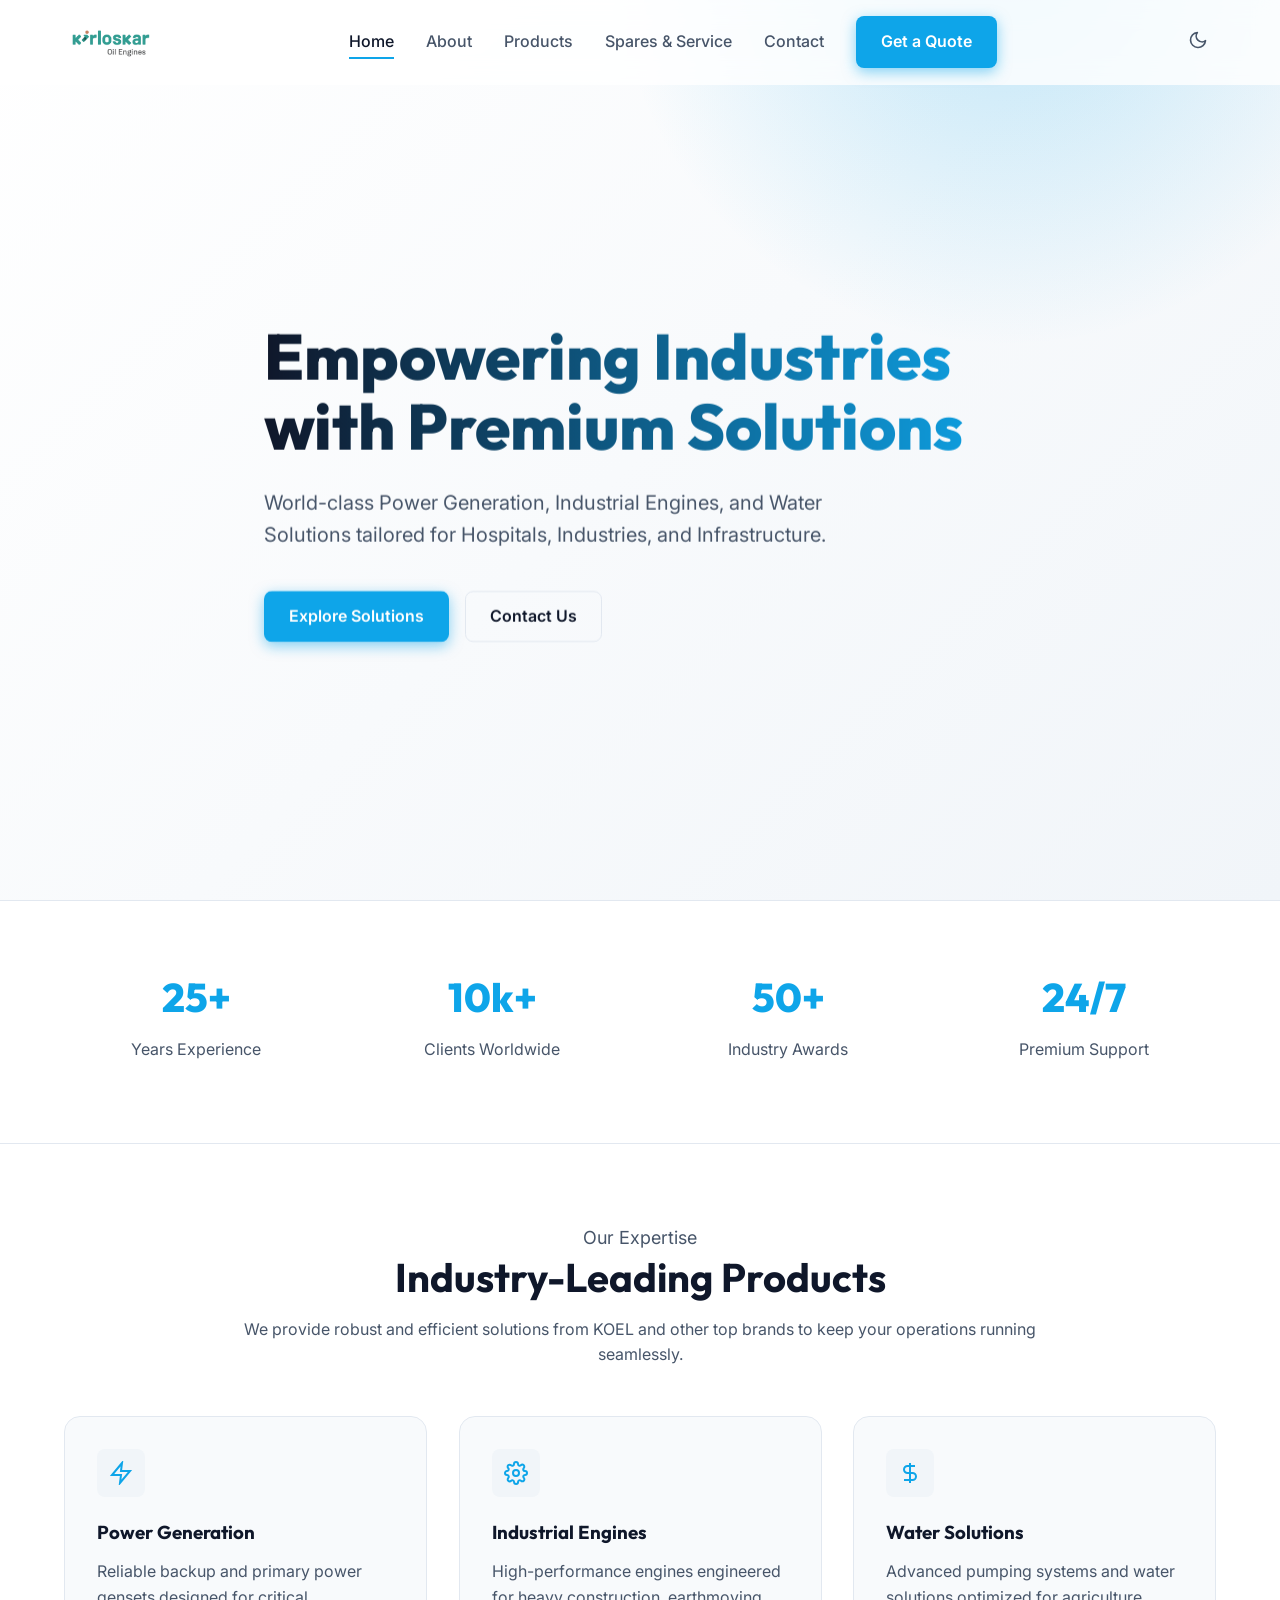
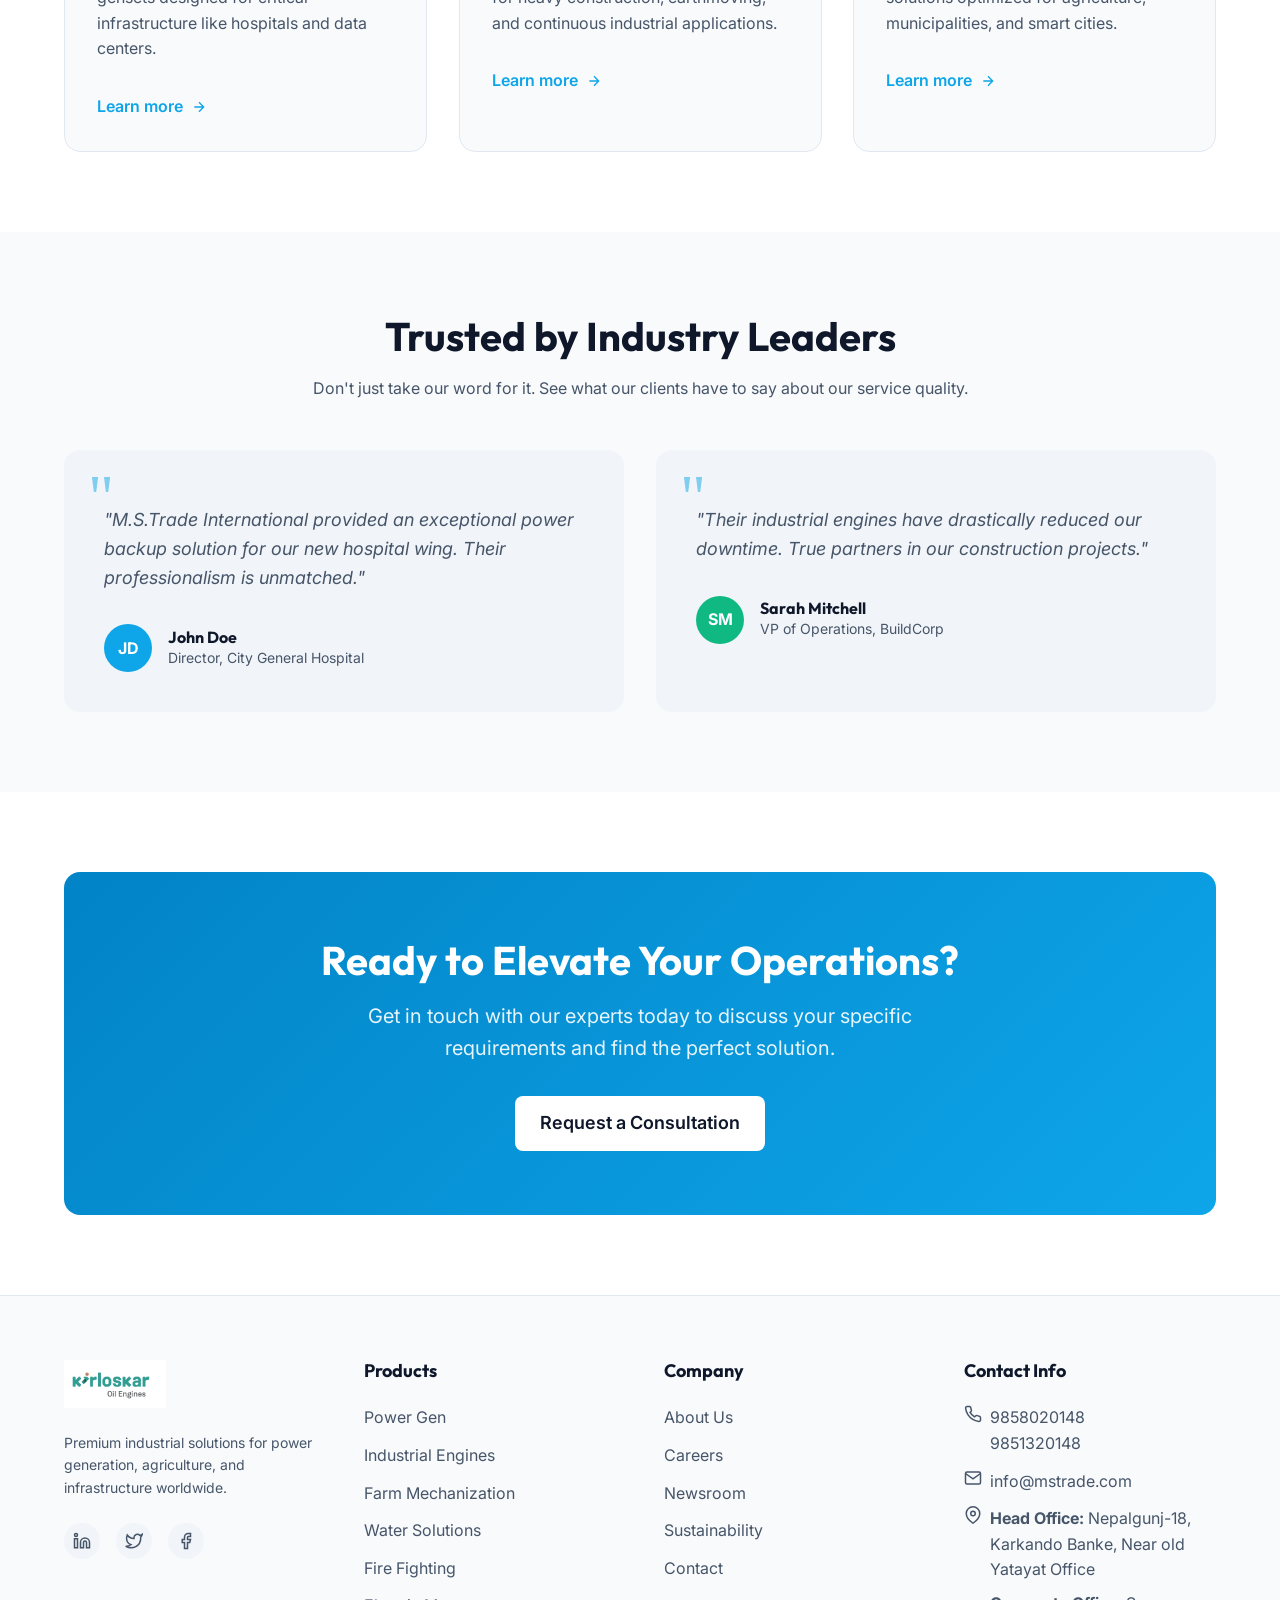
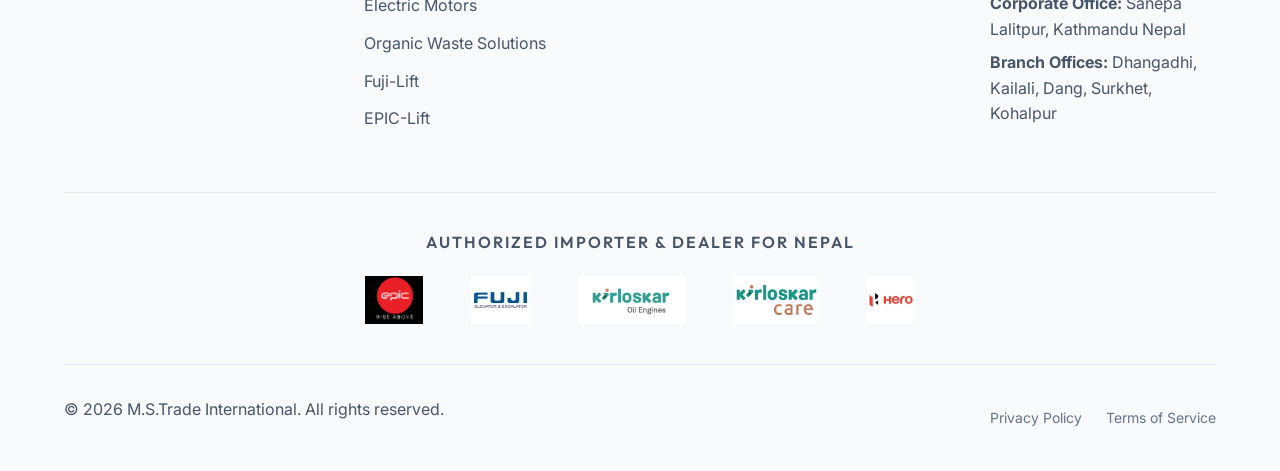
==== index.html @ 9c1aaf23 "Add files via upload" ====
<!DOCTYPE html>
<html lang="en" data-theme="light">
<head>
    <meta charset="UTF-8">
    <meta name="viewport" content="width=device-width, initial-scale=1.0">
    <title>M.S.Trade International | Premium Power & Industrial Solutions</title>
    <meta name="description" content="M.S.Trade International offers world-class Power Gen, Industrial Engines, Farm Mechanization, and Water Solutions for hospitals, industries, and construction.">
    <meta name="keywords" content="Power Gen, Industrial Engines, Farm Mechanization, Water Solutions, KOEL, Generators, Pumps">
    
    <!-- CSS -->
    <link rel="stylesheet" href="./styles/main.css">
    <link rel="stylesheet" href="./styles/components.css">
    <link rel="stylesheet" href="./styles/animations.css">
    
    <!-- Schema Markup -->
    <script type="application/ld+json">
    {
      "@context": "https://schema.org",
      "@type": "Organization",
      "name": "M.S.Trade International",
      "url": "https://www.mstradeinternational.com",
      "logo": "https://www.mstradeinternational.com/logo.png",
      "description": "Leading provider of Power Gen, Industrial Engines, Farm Mechanization, and Water Solutions.",
      "industry": "Industrial Equipment"
    }
    </script>

    <style>
      /* Homepage Specific Styles */
      .hero {
        position: relative;
        padding: 12rem 2rem 8rem;
        min-height: 100vh;
        display: flex;
        align-items: center;
        background: linear-gradient(135deg, var(--bg-primary) 0%, var(--bg-tertiary) 100%);
        overflow: hidden;
      }
      
      .hero::before {
        content: '';
        position: absolute;
        top: -50%;
        right: -10%;
        width: 800px;
        height: 800px;
        border-radius: 50%;
        background: radial-gradient(circle, var(--accent-glow) 0%, rgba(14,165,233,0) 70%);
        opacity: 0.5;
        z-index: 0;
      }

      .hero-content {
        position: relative;
        z-index: 1;
        max-width: 800px;
      }

      .hero-title {
        font-size: clamp(3rem, 5vw, 5rem);
        font-weight: 800;
        line-height: 1.1;
        margin-bottom: 1.5rem;
        background: linear-gradient(to right, var(--text-primary), var(--accent-primary));
        -webkit-background-clip: text;
        -webkit-text-fill-color: transparent;
      }

      .hero-subtitle {
        font-size: 1.25rem;
        color: var(--text-secondary);
        margin-bottom: 2.5rem;
        max-width: 600px;
      }

      .hero-btns {
        display: flex;
        gap: 1rem;
        flex-wrap: wrap;
      }

      /* Trust Section */
      .trust-section {
        padding: 4rem 2rem;
        background-color: var(--bg-primary);
        border-top: 1px solid var(--border-color);
        border-bottom: 1px solid var(--border-color);
      }

      .stats-grid {
        display: grid;
        grid-template-columns: repeat(auto-fit, minmax(200px, 1fr));
        gap: 2rem;
        text-align: center;
      }

      .stat-number {
        font-size: 2.5rem;
        font-weight: 800;
        font-family: var(--font-display);
        color: var(--accent-primary);
        margin-bottom: 0.5rem;
      }

      /* Services Overview */
      .services-grid {
        display: grid;
        grid-template-columns: repeat(auto-fit, minmax(300px, 1fr));
        gap: 2rem;
      }
      
      /* Testimonials */
      .testimonial-card {
        background-color: var(--bg-tertiary);
        border-radius: var(--radius-lg);
        padding: 2.5rem;
        position: relative;
      }
      
      .testimonial-card::before {
        content: '"';
        position: absolute;
        top: 1rem;
        left: 1.5rem;
        font-size: 4rem;
        color: var(--accent-glow);
        font-family: serif;
        line-height: 1;
      }
      
      /* CTA Banner */
      .cta-banner {
        background: linear-gradient(135deg, var(--accent-secondary), var(--accent-primary));
        border-radius: var(--radius-lg);
        padding: 4rem 2rem;
        text-align: center;
        color: white;
      }
      .cta-banner h2 {
        color: white;
      }
      .cta-banner p {
        color: rgba(255, 255, 255, 0.9);
      }
    </style>
</head>
<body>

    <!-- Header Navigation -->
    <header class="header">
        <div class="nav-container">
            <a href="index.html" class="logo">
                <img src="./logo.png" alt="M.S.Trade International - Kirloskar Oil Engines">
            </a>
            
            <nav class="nav-links">
                <a href="index.html" class="nav-link active">Home</a>
                <a href="about.html" class="nav-link">About</a>
                <a href="products.html" class="nav-link">Products</a>
                <a href="spares-service.html" class="nav-link">Spares & Service</a>
                <a href="contact.html" class="nav-link">Contact</a>
                <a href="contact.html" class="btn btn-primary">Get a Quote</a>
            </nav>

            <div style="display: flex; align-items: center; gap: 1rem;">
                <button id="theme-toggle" class="theme-toggle" aria-label="Toggle Dark Mode">
                    <span id="theme-icon"></span>
                </button>
                <button class="mobile-menu-btn" aria-label="Menu" aria-expanded="false">
                    <svg xmlns="http://www.w3.org/2000/svg" width="24" height="24" viewBox="0 0 24 24" fill="none" stroke="currentColor" stroke-width="2" stroke-linecap="round" stroke-linejoin="round"><line x1="3" y1="12" x2="21" y2="12"></line><line x1="3" y1="6" x2="21" y2="6"></line><line x1="3" y1="18" x2="21" y2="18"></line></svg>
                </button>
            </div>
        </div>
    </header>

    <!-- Hero Section -->
    <section class="hero">
        <div class="container hero-content animate-on-scroll fade-in-up">
            <h1 class="hero-title">Empowering Industries with Premium Solutions</h1>
            <p class="hero-subtitle">World-class Power Generation, Industrial Engines, and Water Solutions tailored for Hospitals, Industries, and Infrastructure.</p>
            <div class="hero-btns">
                <a href="products.html" class="btn btn-primary hover-float">Explore Solutions</a>
                <a href="contact.html" class="btn btn-secondary hover-float">Contact Us</a>
            </div>
        </div>
    </section>

    <!-- Trust Indicators -->
    <section class="trust-section">
        <div class="container">
            <div class="stats-grid">
                <div class="stat-item animate-on-scroll fade-in-up delay-100">
                    <div class="stat-number">25+</div>
                    <p>Years Experience</p>
                </div>
                <div class="stat-item animate-on-scroll fade-in-up delay-200">
                    <div class="stat-number">10k+</div>
                    <p>Clients Worldwide</p>
                </div>
                <div class="stat-item animate-on-scroll fade-in-up delay-300">
                    <div class="stat-number">50+</div>
                    <p>Industry Awards</p>
                </div>
                <div class="stat-item animate-on-scroll fade-in-up delay-400">
                    <div class="stat-number">24/7</div>
                    <p>Premium Support</p>
                </div>
            </div>
        </div>
    </section>

    <!-- Services Overview -->
    <section class="section">
        <div class="container">
            <div class="section-header animate-on-scroll fade-in-up">
                <span class="section-subtitle">Our Expertise</span>
                <h2 class="section-title">Industry-Leading Products</h2>
                <p>We provide robust and efficient solutions from KOEL and other top brands to keep your operations running seamlessly.</p>
            </div>
            
            <div class="services-grid">
                <!-- Service 1 -->
                <div class="card animate-on-scroll fade-in-up delay-100">
                    <div class="card-icon">
                        <svg width="24" height="24" viewBox="0 0 24 24" fill="none" stroke="currentColor" stroke-width="2"><path d="M13 2L3 14h9l-1 8 10-12h-9l1-8z"/></svg>
                    </div>
                    <h3>Power Generation</h3>
                    <p>Reliable backup and primary power gensets designed for critical infrastructure like hospitals and data centers.</p>
                    <a href="products.html#power-gen" style="display:inline-flex; align-items:center; gap:0.5rem; margin-top:1rem; font-weight:600;">
                        Learn more <svg width="16" height="16" viewBox="0 0 24 24" fill="none" stroke="currentColor" stroke-width="2"><path d="M5 12h14M12 5l7 7-7 7"/></svg>
                    </a>
                </div>
                
                <!-- Service 2 -->
                <div class="card animate-on-scroll fade-in-up delay-200">
                    <div class="card-icon">
                        <svg width="24" height="24" viewBox="0 0 24 24" fill="none" stroke="currentColor" stroke-width="2"><circle cx="12" cy="12" r="3"/><path d="M19.4 15a1.65 1.65 0 0 0 .33 1.82l.06.06a2 2 0 0 1 0 2.83 2 2 0 0 1-2.83 0l-.06-.06a1.65 1.65 0 0 0-1.82-.33 1.65 1.65 0 0 0-1 1.51V21a2 2 0 0 1-2 2 2 2 0 0 1-2-2v-.09A1.65 1.65 0 0 0 9 19.4a1.65 1.65 0 0 0-1.82.33l-.06.06a2 2 0 0 1-2.83 0 2 2 0 0 1 0-2.83l.06-.06a1.65 1.65 0 0 0 .33-1.82 1.65 1.65 0 0 0-1.51-1H3a2 2 0 0 1-2-2 2 2 0 0 1 2-2h.09A1.65 1.65 0 0 0 4.6 9a1.65 1.65 0 0 0-.33-1.82l-.06-.06a2 2 0 0 1 0-2.83 2 2 0 0 1 2.83 0l.06.06a1.65 1.65 0 0 0 1.82.33H9a1.65 1.65 0 0 0 1-1.51V3a2 2 0 0 1 2-2 2 2 0 0 1 2 2v.09a1.65 1.65 0 0 0 1 1.51 1.65 1.65 0 0 0 1.82-.33l.06-.06a2 2 0 0 1 2.83 0 2 2 0 0 1 0 2.83l-.06.06a1.65 1.65 0 0 0-.33 1.82V9a1.65 1.65 0 0 0 1.51 1H21a2 2 0 0 1 2 2 2 2 0 0 1-2 2h-.09a1.65 1.65 0 0 0-1.51 1z"/></svg>
                    </div>
                    <h3>Industrial Engines</h3>
                    <p>High-performance engines engineered for heavy construction, earthmoving, and continuous industrial applications.</p>
                    <a href="products.html#industrial" style="display:inline-flex; align-items:center; gap:0.5rem; margin-top:1rem; font-weight:600;">
                        Learn more <svg width="16" height="16" viewBox="0 0 24 24" fill="none" stroke="currentColor" stroke-width="2"><path d="M5 12h14M12 5l7 7-7 7"/></svg>
                    </a>
                </div>

                <!-- Service 3 -->
                <div class="card animate-on-scroll fade-in-up delay-300">
                    <div class="card-icon">
                        <svg width="24" height="24" viewBox="0 0 24 24" fill="none" stroke="currentColor" stroke-width="2"><path d="M12 2v20M17 5H9.5a3.5 3.5 0 0 0 0 7h5a3.5 3.5 0 0 1 0 7H6"/></svg>
                    </div>
                    <h3>Water Solutions</h3>
                    <p>Advanced pumping systems and water solutions optimized for agriculture, municipalities, and smart cities.</p>
                    <a href="products.html#water" style="display:inline-flex; align-items:center; gap:0.5rem; margin-top:1rem; font-weight:600;">
                        Learn more <svg width="16" height="16" viewBox="0 0 24 24" fill="none" stroke="currentColor" stroke-width="2"><path d="M5 12h14M12 5l7 7-7 7"/></svg>
                    </a>
                </div>
            </div>
        </div>
    </section>

    <!-- Testimonials -->
    <section class="section" style="background-color: var(--bg-secondary);">
        <div class="container">
            <div class="section-header animate-on-scroll fade-in-up">
                <h2 class="section-title">Trusted by Industry Leaders</h2>
                <p>Don't just take our word for it. See what our clients have to say about our service quality.</p>
            </div>
            
            <div class="services-grid">
                <div class="testimonial-card animate-on-scroll fade-in-up delay-100">
                    <p style="margin-top: 1rem; font-size: 1.125rem; font-style: italic;">"M.S.Trade International provided an exceptional power backup solution for our new hospital wing. Their professionalism is unmatched."</p>
                    <div style="margin-top: 2rem; display: flex; align-items: center; gap: 1rem;">
                        <div style="width: 48px; height: 48px; border-radius: 50%; background-color: var(--accent-primary); display: flex; align-items: center; justify-content: center; color: white; font-weight: bold;">JD</div>
                        <div>
                            <h4 style="margin: 0;">John Doe</h4>
                            <p style="margin: 0; font-size: 0.875rem;">Director, City General Hospital</p>
                        </div>
                    </div>
                </div>
                
                <div class="testimonial-card animate-on-scroll fade-in-up delay-200">
                    <p style="margin-top: 1rem; font-size: 1.125rem; font-style: italic;">"Their industrial engines have drastically reduced our downtime. True partners in our construction projects."</p>
                    <div style="margin-top: 2rem; display: flex; align-items: center; gap: 1rem;">
                        <div style="width: 48px; height: 48px; border-radius: 50%; background-color: var(--brand-green); display: flex; align-items: center; justify-content: center; color: white; font-weight: bold;">SM</div>
                        <div>
                            <h4 style="margin: 0;">Sarah Mitchell</h4>
                            <p style="margin: 0; font-size: 0.875rem;">VP of Operations, BuildCorp</p>
                        </div>
                    </div>
                </div>
            </div>
        </div>
    </section>

    <!-- CTA Banner Section -->
    <section class="section">
        <div class="container">
            <div class="cta-banner animate-on-scroll fade-in-up">
                <h2 class="section-title">Ready to Elevate Your Operations?</h2>
                <p style="font-size: 1.25rem; max-width: 600px; margin: 0 auto 2rem;">Get in touch with our experts today to discuss your specific requirements and find the perfect solution.</p>
                <a href="contact.html" class="btn" style="background-color: white; color: var(--text-primary); font-size: 1.125rem;">Request a Consultation</a>
            </div>
        </div>
    </section>

    <!-- Footer -->
    <footer class="footer">
        <div class="container">
            <div class="footer-grid">
                <div class="footer-col">
                    <a href="index.html" class="logo" style="margin-bottom: 1.5rem;">
                        <img src="./logo.png" alt="M.S.Trade International - Kirloskar Oil Engines">
                    </a>
                    <p style="font-size: 0.875rem;">Premium industrial solutions for power generation, agriculture, and infrastructure worldwide.</p>
                    <div class="social-links" style="margin-top: 1.5rem;">
                        <a href="#" class="social-link" aria-label="LinkedIn">
                            <svg width="18" height="18" viewBox="0 0 24 24" fill="none" stroke="currentColor" stroke-width="2"><path d="M16 8a6 6 0 0 1 6 6v7h-4v-7a2 2 0 0 0-2-2 2 2 0 0 0-2 2v7h-4v-7a6 6 0 0 1 6-6z"></path><rect x="2" y="9" width="4" height="12"></rect><circle cx="4" cy="4" r="2"></circle></svg>
                        </a>
                        <a href="#" class="social-link" aria-label="Twitter">
                            <svg width="18" height="18" viewBox="0 0 24 24" fill="none" stroke="currentColor" stroke-width="2"><path d="M23 3a10.9 10.9 0 0 1-3.14 1.53 4.48 4.48 0 0 0-7.86 3v1A10.66 10.66 0 0 1 3 4s-4 9 5 13a11.64 11.64 0 0 1-7 2c9 5 20 0 20-11.5a4.5 4.5 0 0 0-.08-.83A7.72 7.72 0 0 0 23 3z"></path></svg>
                        </a>
                        <a href="#" class="social-link" aria-label="Facebook">
                            <svg width="18" height="18" viewBox="0 0 24 24" fill="none" stroke="currentColor" stroke-width="2"><path d="M18 2h-3a5 5 0 0 0-5 5v3H7v4h3v8h4v-8h3l1-4h-4V7a1 1 0 0 1 1-1h3z"></path></svg>
                        </a>
                    </div>
                </div>
                
                <div class="footer-col">
                    <h4>Products</h4>
                    <ul class="footer-links">
                        <li><a href="products.html#power-gen">Power Gen</a></li>
                        <li><a href="products.html#industrial">Industrial Engines</a></li>
                        <li><a href="products.html#farm">Farm Mechanization</a></li>
                        <li><a href="products.html#water">Water Solutions</a></li>
                        <li><a href="products.html#fire">Fire Fighting</a></li>
                        <li><a href="products.html#motors">Electric Motors</a></li>
                        <li><a href="products.html#waste">Organic Waste Solutions</a></li>
                        <li><a href="products.html#fuji-lift">Fuji-Lift</a></li>
                        <li><a href="products.html#epic-lift">EPIC-Lift</a></li>
                    </ul>
                </div>

                <div class="footer-col">
                    <h4>Company</h4>
                    <ul class="footer-links">
                        <li><a href="about.html">About Us</a></li>
                        <li><a href="#">Careers</a></li>
                        <li><a href="#">Newsroom</a></li>
                        <li><a href="#">Sustainability</a></li>
                        <li><a href="contact.html">Contact</a></li>
                    </ul>
                </div>
                
                <div class="footer-col">
                    <h4>Contact Info</h4>
                    <ul class="footer-links">
                        <li style="display: flex; gap: 0.5rem; color: var(--text-secondary);">
                            <svg width="18" height="18" viewBox="0 0 24 24" fill="none" stroke="currentColor" stroke-width="2" style="flex-shrink: 0;"><path d="M22 16.92v3a2 2 0 0 1-2.18 2 19.79 19.79 0 0 1-8.63-3.07 19.5 19.5 0 0 1-6-6 19.79 19.79 0 0 1-3.07-8.67A2 2 0 0 1 4.11 2h3a2 2 0 0 1 2 1.72 12.84 12.84 0 0 0 .7 2.81 2 2 0 0 1-.45 2.11L8.09 9.91a16 16 0 0 0 6 6l1.27-1.27a2 2 0 0 1 2.11-.45 12.84 12.84 0 0 0 2.81.7A2 2 0 0 1 22 16.92z"></path></svg>
                            <div style="display: flex; flex-direction: column;">
                                <span>9858020148</span>
                                <span>9851320148</span>
                            </div>
                        </li>
                        <li style="display: flex; gap: 0.5rem; color: var(--text-secondary);">
                            <svg width="18" height="18" viewBox="0 0 24 24" fill="none" stroke="currentColor" stroke-width="2" style="flex-shrink: 0;"><path d="M4 4h16c1.1 0 2 .9 2 2v12c0 1.1-.9 2-2 2H4c-1.1 0-2-.9-2-2V6c0-1.1.9-2 2-2z"></path><polyline points="22,6 12,13 2,6"></polyline></svg>
                            info@mstrade.com
                        </li>
                        <li style="display: flex; gap: 0.5rem; color: var(--text-secondary);">
                            <svg width="18" height="18" viewBox="0 0 24 24" fill="none" stroke="currentColor" stroke-width="2" style="flex-shrink: 0;"><path d="M21 10c0 7-9 13-9 13s-9-6-9-13a9 9 0 0 1 18 0z"></path><circle cx="12" cy="10" r="3"></circle></svg>
                            <div style="display: flex; flex-direction: column; gap: 0.5rem;">
                                <span><strong>Head Office:</strong> Nepalgunj-18, Karkando Banke, Near old Yatayat Office</span>
                                <span><strong>Corporate Office:</strong> Sanepa Lalitpur, Kathmandu Nepal</span>
                                <span><strong>Branch Offices:</strong> Dhangadhi, Kailali, Dang, Surkhet, Kohalpur</span>
                            </div>
                        </li>
                    </ul>
                </div>
            </div>
            <div style="text-align: center; padding-top: 2.5rem; margin-top: 2.5rem; border-top: 1px solid var(--border-color);">
                <h4 style="color: var(--text-secondary); font-size: 1rem; font-weight: 600; text-transform: uppercase; letter-spacing: 2px; margin: 0;">Authorized Importer & Dealer For Nepal</h4>
            </div>
            <div class="footer-logos" style="border-top: none; padding-top: 1.5rem; margin-top: 0;">
                <img src="./footer-1.png" alt="Brand Logo 1" class="footer-logo">
                <img src="./footer-2.jpeg" alt="Brand Logo 2" class="footer-logo">
                <img src="./footer-3.png" alt="Brand Logo 3" class="footer-logo">
                <img src="./footer-4.jpeg" alt="Brand Logo 4" class="footer-logo">
                <img src="./footer-5.jpeg" alt="Brand Logo 5" class="footer-logo">
            </div>
            <div class="footer-bottom">
                <p>&copy; 2026 M.S.Trade International. All rights reserved.</p>
                <div style="display: flex; gap: 1.5rem;">
                    <a href="#" style="color: var(--text-tertiary); font-size: 0.875rem;">Privacy Policy</a>
                    <a href="#" style="color: var(--text-tertiary); font-size: 0.875rem;">Terms of Service</a>
                </div>
            </div>
        </div>
    </footer>

    <!-- Back to top -->
    <button id="back-to-top" class="back-to-top" aria-label="Back to top">
        <svg width="24" height="24" viewBox="0 0 24 24" fill="none" stroke="currentColor" stroke-width="2" stroke-linecap="round" stroke-linejoin="round"><polyline points="18 15 12 9 6 15"></polyline></svg>
    </button>

    <!-- JS -->
    <script src="./js/main.js"></script>
</body>
</html>
---- styles/main.css ----
/* ==========================================================================
   Base styles and CSS Variables
   ========================================================================== */

@import url('https://fonts.googleapis.com/css2?family=Inter:wght@300;400;500;600;700&family=Outfit:wght@400;500;600;700;800&display=swap');

:root {
  /* Light Theme Colors */
  --bg-primary: #ffffff;
  --bg-secondary: #f8fafc;
  --bg-tertiary: #f1f5f9;
  --text-primary: #0f172a;
  --text-secondary: #475569;
  --text-tertiary: #64748b;
  --accent-primary: #0ea5e9; /* Premium Blue */
  --accent-secondary: #0284c7;
  --accent-glow: rgba(14, 165, 233, 0.5);
  --border-color: #e2e8f0;
  
  /* KOEL specific accent alternative */
  --brand-green: #10b981;
  --brand-green-dark: #059669;

  /* Typography */
  --font-sans: 'Inter', sans-serif;
  --font-display: 'Outfit', sans-serif;
  
  /* Spacing */
  --section-padding: 5rem 2rem;
  --container-max-width: 1200px;
  
  /* Shadows */
  --shadow-sm: 0 1px 2px 0 rgb(0 0 0 / 0.05);
  --shadow-md: 0 4px 6px -1px rgb(0 0 0 / 0.1), 0 2px 4px -2px rgb(0 0 0 / 0.1);
  --shadow-lg: 0 10px 15px -3px rgb(0 0 0 / 0.1), 0 4px 6px -4px rgb(0 0 0 / 0.1);
  --shadow-premium: 0 20px 40px -10px rgba(0,0,0,0.08);

  /* Transitions */
  --transition-fast: 0.15s ease-in-out;
  --transition-normal: 0.3s ease-in-out;
  --transition-slow: 0.5s cubic-bezier(0.4, 0, 0.2, 1);
  
  /* Radii */
  --radius-md: 0.5rem;
  --radius-lg: 1rem;
  --radius-full: 9999px;
}

[data-theme="dark"] {
  /* Dark Theme Colors */
  --bg-primary: #020617; /* Very deep slate */
  --bg-secondary: #0f172a;
  --bg-tertiary: #1e293b;
  --text-primary: #f8fafc;
  --text-secondary: #cbd5e1;
  --text-tertiary: #94a3b8;
  --accent-primary: #38bdf8;
  --accent-secondary: #0ea5e9;
  --border-color: #334155;
  --shadow-premium: 0 20px 40px -10px rgba(0,0,0,0.5);
}

/* Base Reset */
*, *::before, *::after {
  box-sizing: border-box;
  margin: 0;
  padding: 0;
}

html {
  font-size: 16px;
  scroll-behavior: smooth;
}

body {
  font-family: var(--font-sans);
  background-color: var(--bg-primary);
  color: var(--text-primary);
  line-height: 1.6;
  -webkit-font-smoothing: antialiased;
  -moz-osx-font-smoothing: grayscale;
  transition: background-color var(--transition-normal), color var(--transition-normal);
  overflow-x: hidden;
}

h1, h2, h3, h4, h5, h6 {
  font-family: var(--font-display);
  font-weight: 700;
  line-height: 1.2;
  color: var(--text-primary);
  margin-bottom: 1rem;
}

p {
  margin-bottom: 1rem;
  color: var(--text-secondary);
}

a {
  color: var(--accent-primary);
  text-decoration: none;
  transition: color var(--transition-fast);
}

a:hover {
  color: var(--accent-secondary);
}

img {
  max-width: 100%;
  height: auto;
  display: block;
}

.container {
  max-width: var(--container-max-width);
  margin: 0 auto;
  padding: 0 1.5rem;
}

.section {
  padding: var(--section-padding);
}

.section-header {
  text-align: center;
  max-width: 800px;
  margin: 0 auto 3rem;
}

.section-title {
  font-size: 2.5rem;
  margin-bottom: 1rem;
}

.section-subtitle {
  font-size: 1.125rem;
  color: var(--text-secondary);
}

/* Accessibility */
.sr-only {
  position: absolute;
  width: 1px;
  height: 1px;
  padding: 0;
  margin: -1px;
  overflow: hidden;
  clip: rect(0, 0, 0, 0);
  white-space: nowrap;
  border-width: 0;
}
---- styles/components.css ----
/* ==========================================================================
   UI Components
   ========================================================================== */

/* Buttons */
.btn {
  display: inline-flex;
  align-items: center;
  justify-content: center;
  padding: 0.75rem 1.5rem;
  font-family: var(--font-sans);
  font-weight: 600;
  border-radius: var(--radius-md);
  cursor: pointer;
  transition: all var(--transition-fast);
  border: 1px solid transparent;
  font-size: 1rem;
  text-decoration: none;
}

.btn-primary {
  background-color: var(--accent-primary);
  color: #ffffff;
  box-shadow: 0 4px 14px 0 var(--accent-glow);
}

.btn-primary:hover {
  background-color: var(--accent-secondary);
  transform: translateY(-2px);
  box-shadow: 0 6px 20px rgba(14, 165, 233, 0.4);
  color: #ffffff;
}

.btn-secondary {
  background-color: transparent;
  color: var(--text-primary);
  border-color: var(--border-color);
}

.btn-secondary:hover {
  background-color: var(--bg-tertiary);
  color: var(--text-primary);
}

/* Header & Navigation */
.header {
  position: fixed;
  top: 0;
  left: 0;
  width: 100%;
  background-color: rgba(255, 255, 255, 0.8);
  backdrop-filter: blur(12px);
  -webkit-backdrop-filter: blur(12px);
  z-index: 1000;
  border-bottom: 1px solid transparent;
  transition: all var(--transition-normal);
}

[data-theme="dark"] .header {
  background-color: rgba(2, 6, 23, 0.8);
}

.header.scrolled {
  border-bottom-color: var(--border-color);
  box-shadow: var(--shadow-sm);
  padding: 0.5rem 0;
}

.nav-container {
  display: flex;
  justify-content: space-between;
  align-items: center;
  padding: 1rem 1.5rem;
  max-width: var(--container-max-width);
  margin: 0 auto;
}

.logo {
  display: flex;
  align-items: center;
  gap: 0.5rem;
}

.logo img {
  max-height: 48px;
  width: auto;
}

.logo-icon {
  color: var(--accent-primary);
}

.nav-links {
  display: flex;
  gap: 2rem;
  align-items: center;
}

.nav-link {
  color: var(--text-secondary);
  font-weight: 500;
  position: relative;
}

.nav-link::after {
  content: '';
  position: absolute;
  bottom: -4px;
  left: 0;
  width: 0;
  height: 2px;
  background-color: var(--accent-primary);
  transition: width var(--transition-fast);
}

.nav-link:hover, .nav-link.active {
  color: var(--text-primary);
}

.nav-link:hover::after, .nav-link.active::after {
  width: 100%;
}

.theme-toggle {
  background: none;
  border: none;
  color: var(--text-secondary);
  cursor: pointer;
  padding: 0.5rem;
  border-radius: var(--radius-full);
  display: flex;
  align-items: center;
  justify-content: center;
  transition: all var(--transition-fast);
}

.theme-toggle:hover {
  background-color: var(--bg-tertiary);
  color: var(--accent-primary);
}

/* Mobile Menu Button */
.mobile-menu-btn {
  display: none;
  background: none;
  border: none;
  color: var(--text-primary);
  font-size: 1.5rem;
  cursor: pointer;
}

/* Cards */
.card {
  background-color: var(--bg-secondary);
  border: 1px solid var(--border-color);
  border-radius: var(--radius-lg);
  padding: 2rem;
  transition: all var(--transition-normal);
}

.card:hover {
  transform: translateY(-5px);
  box-shadow: var(--shadow-premium);
  border-color: var(--accent-glow);
}

.card-icon {
  width: 48px;
  height: 48px;
  border-radius: var(--radius-md);
  background-color: var(--bg-tertiary);
  color: var(--accent-primary);
  display: flex;
  align-items: center;
  justify-content: center;
  font-size: 1.5rem;
  margin-bottom: 1.5rem;
}

/* Forms */
.form-group {
  margin-bottom: 1.5rem;
}

.form-label {
  display: block;
  font-weight: 500;
  margin-bottom: 0.5rem;
  color: var(--text-primary);
}

.form-control {
  width: 100%;
  padding: 0.75rem 1rem;
  font-family: var(--font-sans);
  font-size: 1rem;
  background-color: var(--bg-tertiary);
  border: 1px solid var(--border-color);
  border-radius: var(--radius-md);
  color: var(--text-primary);
  transition: border-color var(--transition-fast), box-shadow var(--transition-fast);
}

.form-control:focus {
  outline: none;
  border-color: var(--accent-primary);
  box-shadow: 0 0 0 3px var(--accent-glow);
}

/* Dropdown */
.dropdown {
  position: relative;
  display: inline-block;
}

.dropdown-btn {
  background: none;
  border: none;
  cursor: pointer;
  font-family: inherit;
  font-size: 1rem;
  padding: 0;
  display: flex;
  align-items: center;
  gap: 0.25rem;
  color: var(--text-secondary);
  font-weight: 500;
}

.dropdown-btn:hover {
  color: var(--text-primary);
}

.dropdown-content {
  position: absolute;
  top: 100%;
  left: 0;
  min-width: 280px;
  background-color: var(--bg-primary);
  box-shadow: var(--shadow-lg);
  border-radius: var(--radius-md);
  border: 1px solid var(--border-color);
  opacity: 0;
  visibility: hidden;
  transform: translateY(10px);
  transition: all var(--transition-fast);
  z-index: 1001;
  padding: 0.5rem 0;
  margin-top: 1rem;
}

.dropdown:hover .dropdown-content {
  opacity: 1;
  visibility: visible;
  transform: translateY(0);
}

.dropdown-content a {
  color: var(--text-secondary);
  padding: 0.75rem 1.5rem;
  display: block;
  text-decoration: none;
  font-size: 0.95rem;
  transition: background-color var(--transition-fast), color var(--transition-fast);
}

.dropdown-content a:hover {
  background-color: var(--bg-tertiary);
  color: var(--accent-primary);
}

/* Footer */
.footer {
  background-color: var(--bg-secondary);
  border-top: 1px solid var(--border-color);
  padding: 4rem 0 2rem;
}

.footer-grid {
  display: grid;
  grid-template-columns: repeat(auto-fit, minmax(250px, 1fr));
  gap: 3rem;
  margin-bottom: 3rem;
}

.footer-col h4 {
  font-size: 1.125rem;
  margin-bottom: 1.5rem;
}

.footer-links {
  list-style: none;
}

.footer-links li {
  margin-bottom: 0.75rem;
}

.footer-links a {
  color: var(--text-secondary);
}

.footer-links a:hover {
  color: var(--accent-primary);
}

.footer-logos {
  display: flex;
  justify-content: center;
  align-items: center;
  gap: 3rem;
  flex-wrap: wrap;
  padding: 2.5rem 0;
  border-top: 1px solid var(--border-color);
  margin-top: 2.5rem;
}

.footer-logo {
  height: 48px;
  width: auto;
  transition: all var(--transition-normal);
}

.footer-logo:hover {
  transform: translateY(-2px);
}

.footer-bottom {
  border-top: 1px solid var(--border-color);
  padding-top: 2rem;
  display: flex;
  justify-content: space-between;
  align-items: center;
  flex-wrap: wrap;
  gap: 1rem;
}

.social-links {
  display: flex;
  gap: 1rem;
}

.social-link {
  display: inline-flex;
  align-items: center;
  justify-content: center;
  width: 36px;
  height: 36px;
  border-radius: var(--radius-full);
  background-color: var(--bg-tertiary);
  color: var(--text-secondary);
  transition: all var(--transition-fast);
}

.social-link:hover {
  background-color: var(--accent-primary);
  color: #fff;
  transform: translateY(-2px);
}

/* Back to Top Button */
.back-to-top {
  position: fixed;
  bottom: 2rem;
  right: 2rem;
  width: 48px;
  height: 48px;
  border-radius: var(--radius-full);
  background-color: var(--accent-primary);
  color: white;
  border: none;
  cursor: pointer;
  display: flex;
  align-items: center;
  justify-content: center;
  box-shadow: var(--shadow-md);
  opacity: 0;
  visibility: hidden;
  transform: translateY(20px);
  transition: all var(--transition-normal);
  z-index: 99;
}

.back-to-top.visible {
  opacity: 1;
  visibility: visible;
  transform: translateY(0);
}

.back-to-top:hover {
  background-color: var(--accent-secondary);
  transform: translateY(-5px);
}

/* Responsive */
@media (max-width: 768px) {
  .mobile-menu-btn {
    display: block;
  }
  
  .footer-logos {
    gap: 1.5rem;
    padding: 1.5rem 0;
  }
  
  .footer-logo {
    height: 36px;
  }
  
  .nav-links {
    position: fixed;
    top: 70px;
    left: 0;
    width: 100%;
    background-color: var(--bg-primary);
    flex-direction: column;
    padding: 2rem;
    gap: 1.5rem;
    border-bottom: 1px solid var(--border-color);
    box-shadow: var(--shadow-md);
    transform: translateY(-150%);
    opacity: 0;
    visibility: hidden;
    transition: all var(--transition-normal);
  }
  
  .nav-links.active {
    transform: translateY(0);
    opacity: 1;
    visibility: visible;
  }

  .nav-links .btn {
    width: 100%;
  }

  .dropdown-content {
    position: static;
    box-shadow: none;
    border: none;
    min-width: 100%;
    transform: none;
    opacity: 1;
    visibility: visible;
    display: none;
    background-color: transparent;
    padding-left: 1rem;
    margin-top: 0;
  }
  
  .dropdown:hover .dropdown-content, .dropdown:focus-within .dropdown-content {
    display: block;
  }
  
  .dropdown-btn {
    width: 100%;
    justify-content: space-between;
  }
}
/* Slideshow */
.slideshow-container {
  position: relative;
  width: 100%;
  height: 60vh;
  min-height: 400px;
  overflow: hidden;
  background-color: var(--bg-tertiary);
  margin-top: 70px;
}

.slide {
  position: absolute;
  top: 0;
  left: 0;
  width: 100%;
  height: 100%;
  opacity: 0;
  transition: opacity 0.8s ease-in-out;
  display: flex;
  align-items: center;
  justify-content: center;
  text-align: center;
}

.slide.active {
  opacity: 1;
  z-index: 1;
}

.slide-bg {
  position: absolute;
  top: 0;
  left: 0;
  width: 100%;
  height: 100%;
  object-fit: cover;
  z-index: -1;
  filter: brightness(0.4);
}

.slide-content {
  position: relative;
  z-index: 2;
  color: #fff;
  padding: 0 2rem;
  max-width: 800px;
}

.slide-content h1 {
  color: #fff;
}

.slide-content p {
  color: rgba(255, 255, 255, 0.9);
}

.slide-btn {
  position: absolute;
  top: 50%;
  transform: translateY(-50%);
  background: rgba(0, 0, 0, 0.4);
  color: white;
  border: none;
  width: 50px;
  height: 50px;
  border-radius: 50%;
  cursor: pointer;
  z-index: 10;
  display: flex;
  align-items: center;
  justify-content: center;
  transition: all 0.3s ease;
}

.slide-btn:hover {
  background: var(--accent-primary);
  transform: translateY(-50%) scale(1.1);
}

.slide-btn.prev {
  left: 2rem;
}

.slide-btn.next {
  right: 2rem;
}

.slide-dots {
  position: absolute;
  bottom: 2rem;
  left: 50%;
  transform: translateX(-50%);
  display: flex;
  gap: 0.75rem;
  z-index: 10;
}

.dot {
  width: 12px;
  height: 12px;
  border-radius: 50%;
  background: rgba(255, 255, 255, 0.4);
  cursor: pointer;
  transition: background 0.3s ease;
}

.dot.active, .dot:hover {
  background: var(--accent-primary);
}
---- styles/animations.css ----
/* ==========================================================================
   Animations & Transitions
   ========================================================================== */

/* Fade In Up */
@keyframes fadeInUp {
  from {
    opacity: 0;
    transform: translateY(30px);
  }
  to {
    opacity: 1;
    transform: translateY(0);
  }
}

/* Fade In Right */
@keyframes fadeInRight {
  from {
    opacity: 0;
    transform: translateX(-30px);
  }
  to {
    opacity: 1;
    transform: translateX(0);
  }
}

/* Fade In Left */
@keyframes fadeInLeft {
  from {
    opacity: 0;
    transform: translateX(30px);
  }
  to {
    opacity: 1;
    transform: translateX(0);
  }
}

/* Float */
@keyframes float {
  0% {
    transform: translateY(0px);
  }
  50% {
    transform: translateY(-10px);
  }
  100% {
    transform: translateY(0px);
  }
}

/* Pulse Glow */
@keyframes pulseGlow {
  0% {
    box-shadow: 0 0 0 0 var(--accent-glow);
  }
  70% {
    box-shadow: 0 0 0 15px rgba(14, 165, 233, 0);
  }
  100% {
    box-shadow: 0 0 0 0 rgba(14, 165, 233, 0);
  }
}

/* Scroll Animation Classes (used by Intersection Observer) */
.animate-on-scroll {
  opacity: 0;
  visibility: hidden;
  will-change: opacity, transform;
}

.animate-on-scroll.is-visible {
  visibility: visible;
  animation-duration: 0.8s;
  animation-fill-mode: forwards;
  animation-timing-function: cubic-bezier(0.2, 0.8, 0.2, 1);
}

.fade-in-up { animation-name: fadeInUp; }
.fade-in-right { animation-name: fadeInRight; }
.fade-in-left { animation-name: fadeInLeft; }

.delay-100 { animation-delay: 0.1s; }
.delay-200 { animation-delay: 0.2s; }
.delay-300 { animation-delay: 0.3s; }
.delay-400 { animation-delay: 0.4s; }

/* Micro-interactions */
.hover-float {
  transition: transform var(--transition-normal);
}
.hover-float:hover {
  transform: translateY(-5px);
}

.hover-glow:hover {
  animation: pulseGlow 1.5s infinite;
}
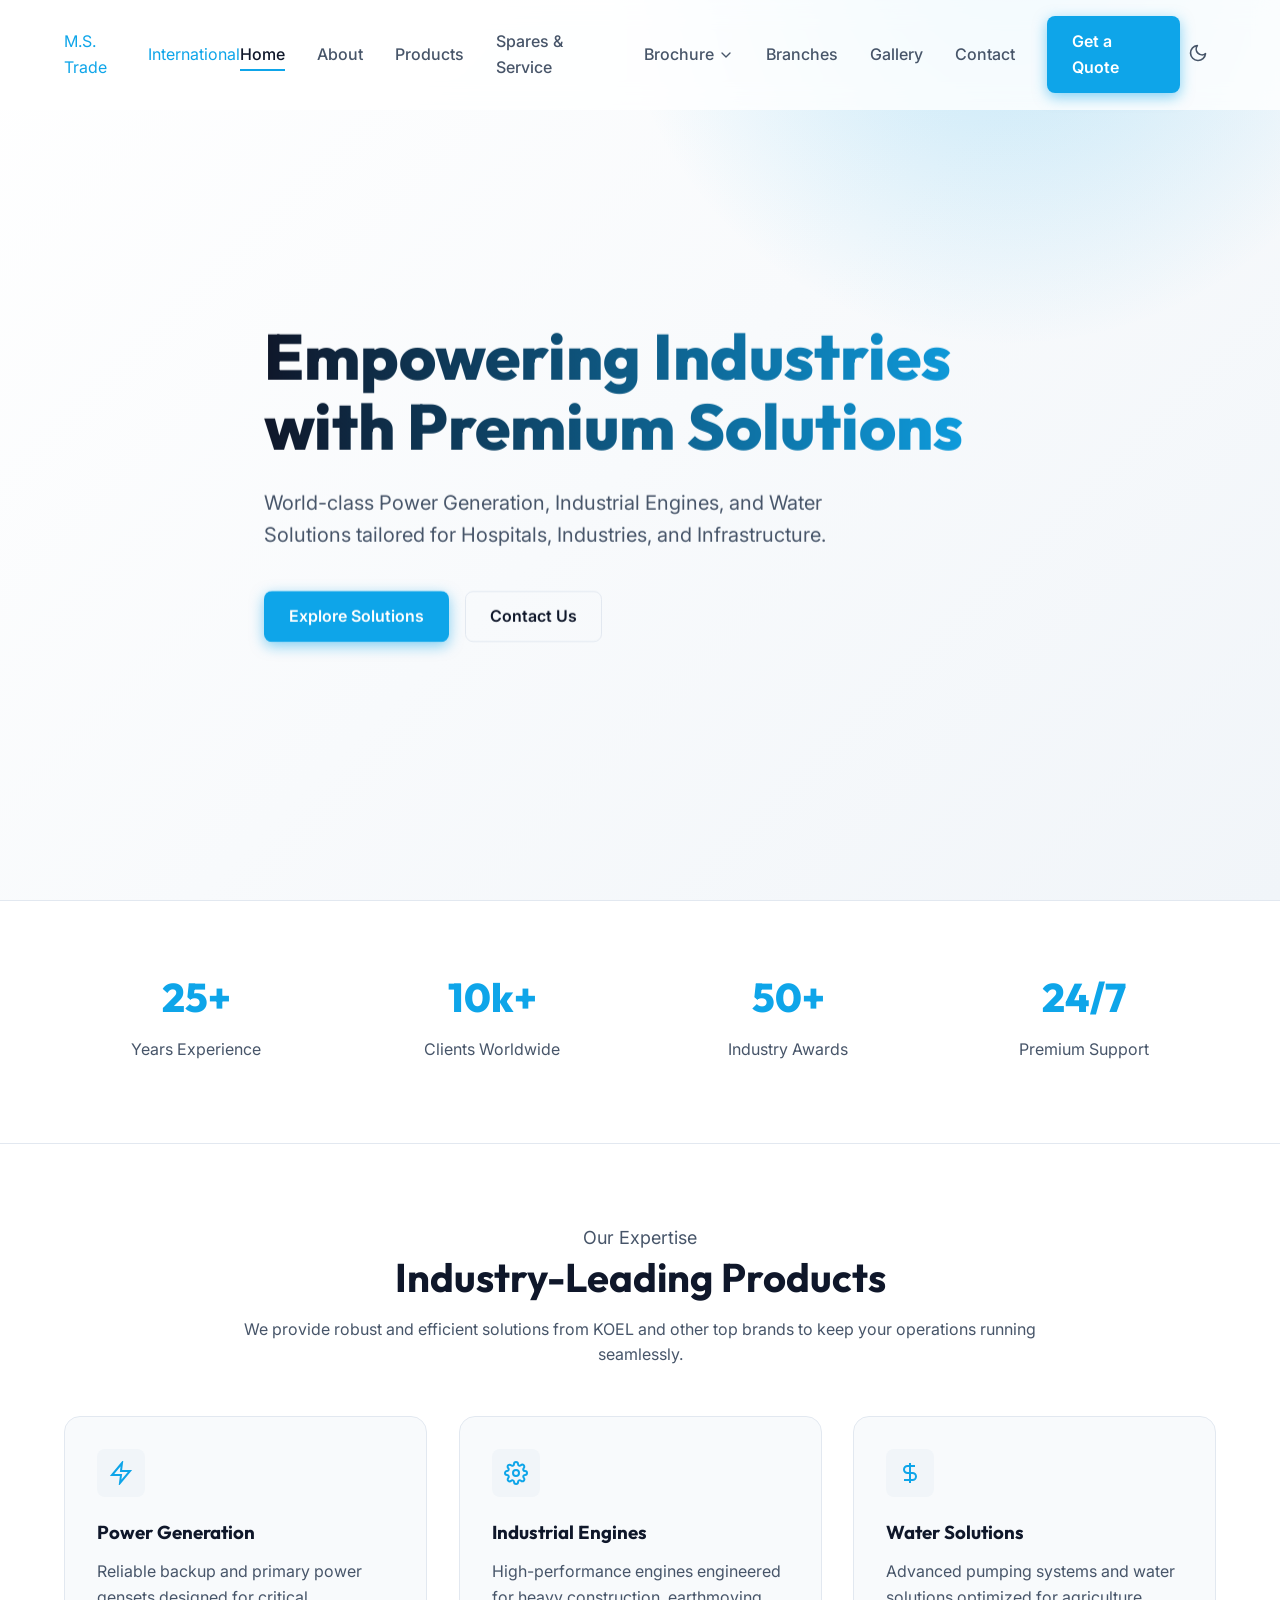
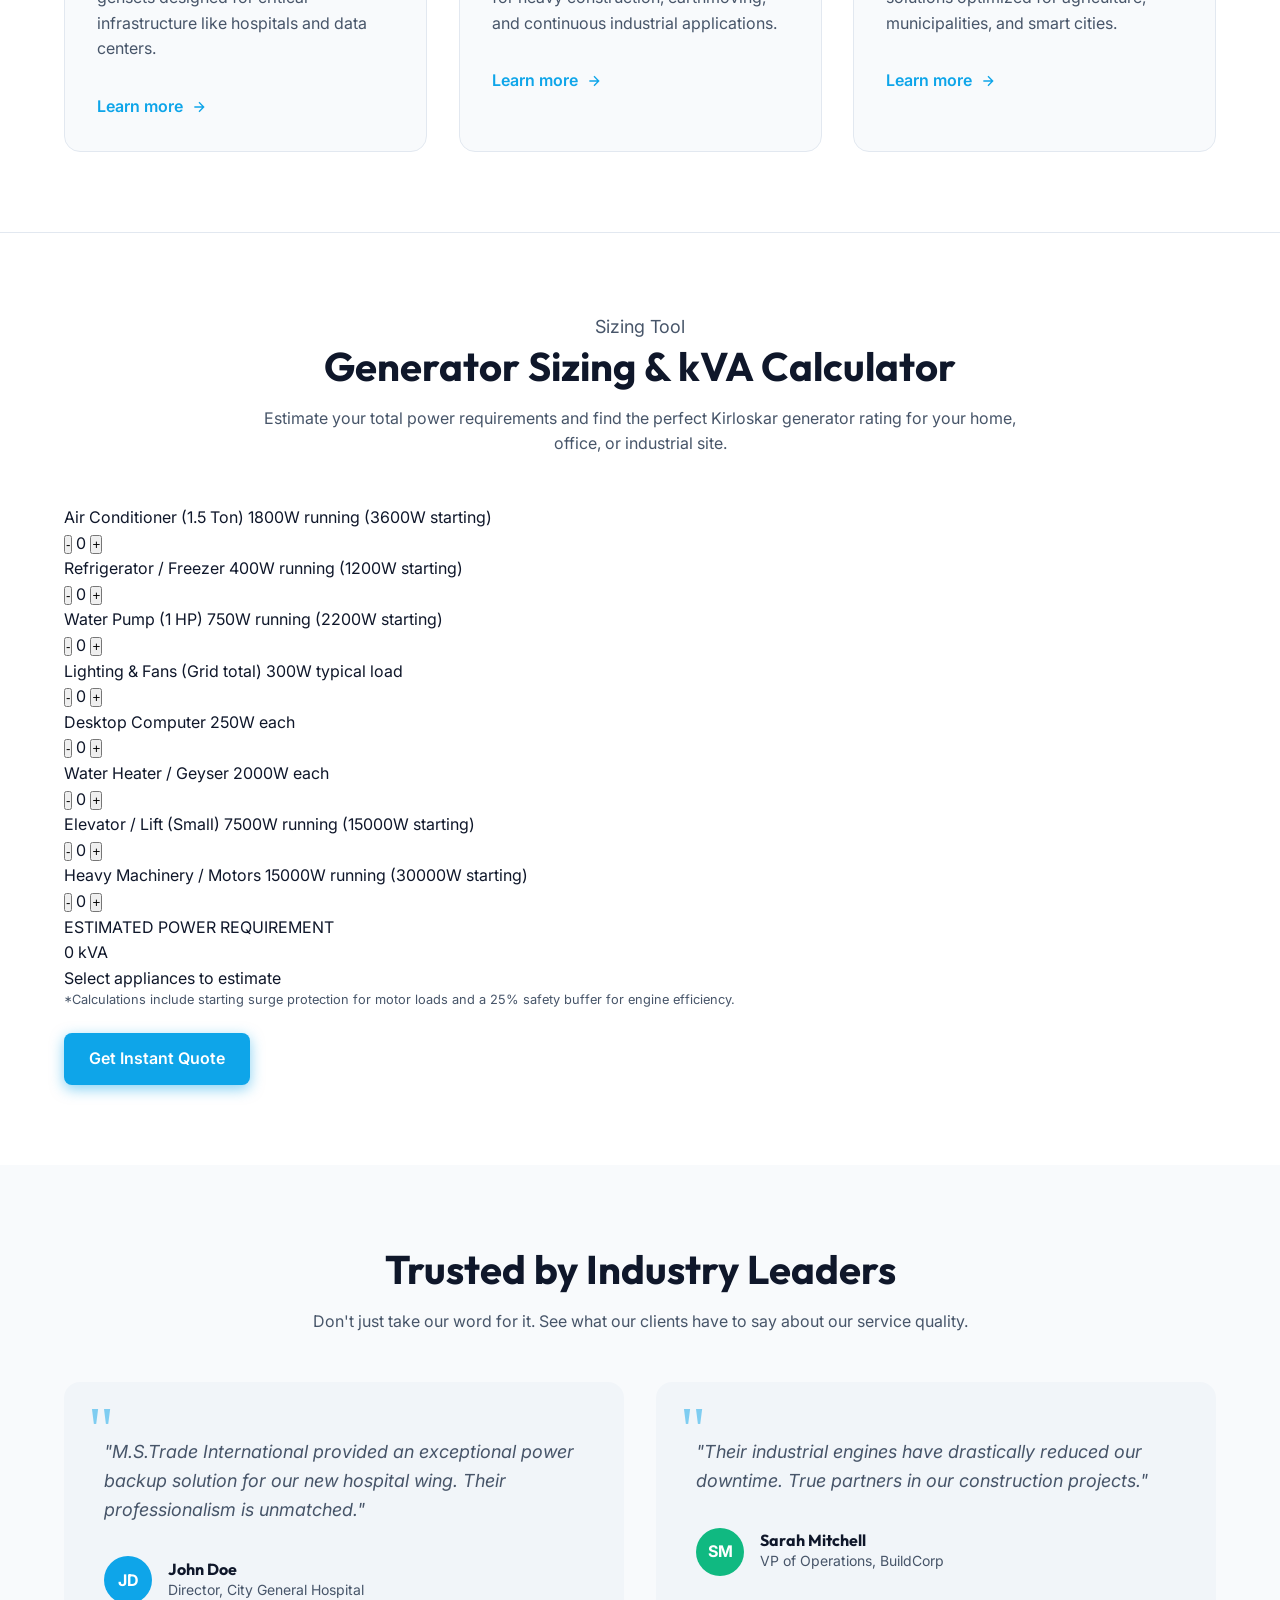
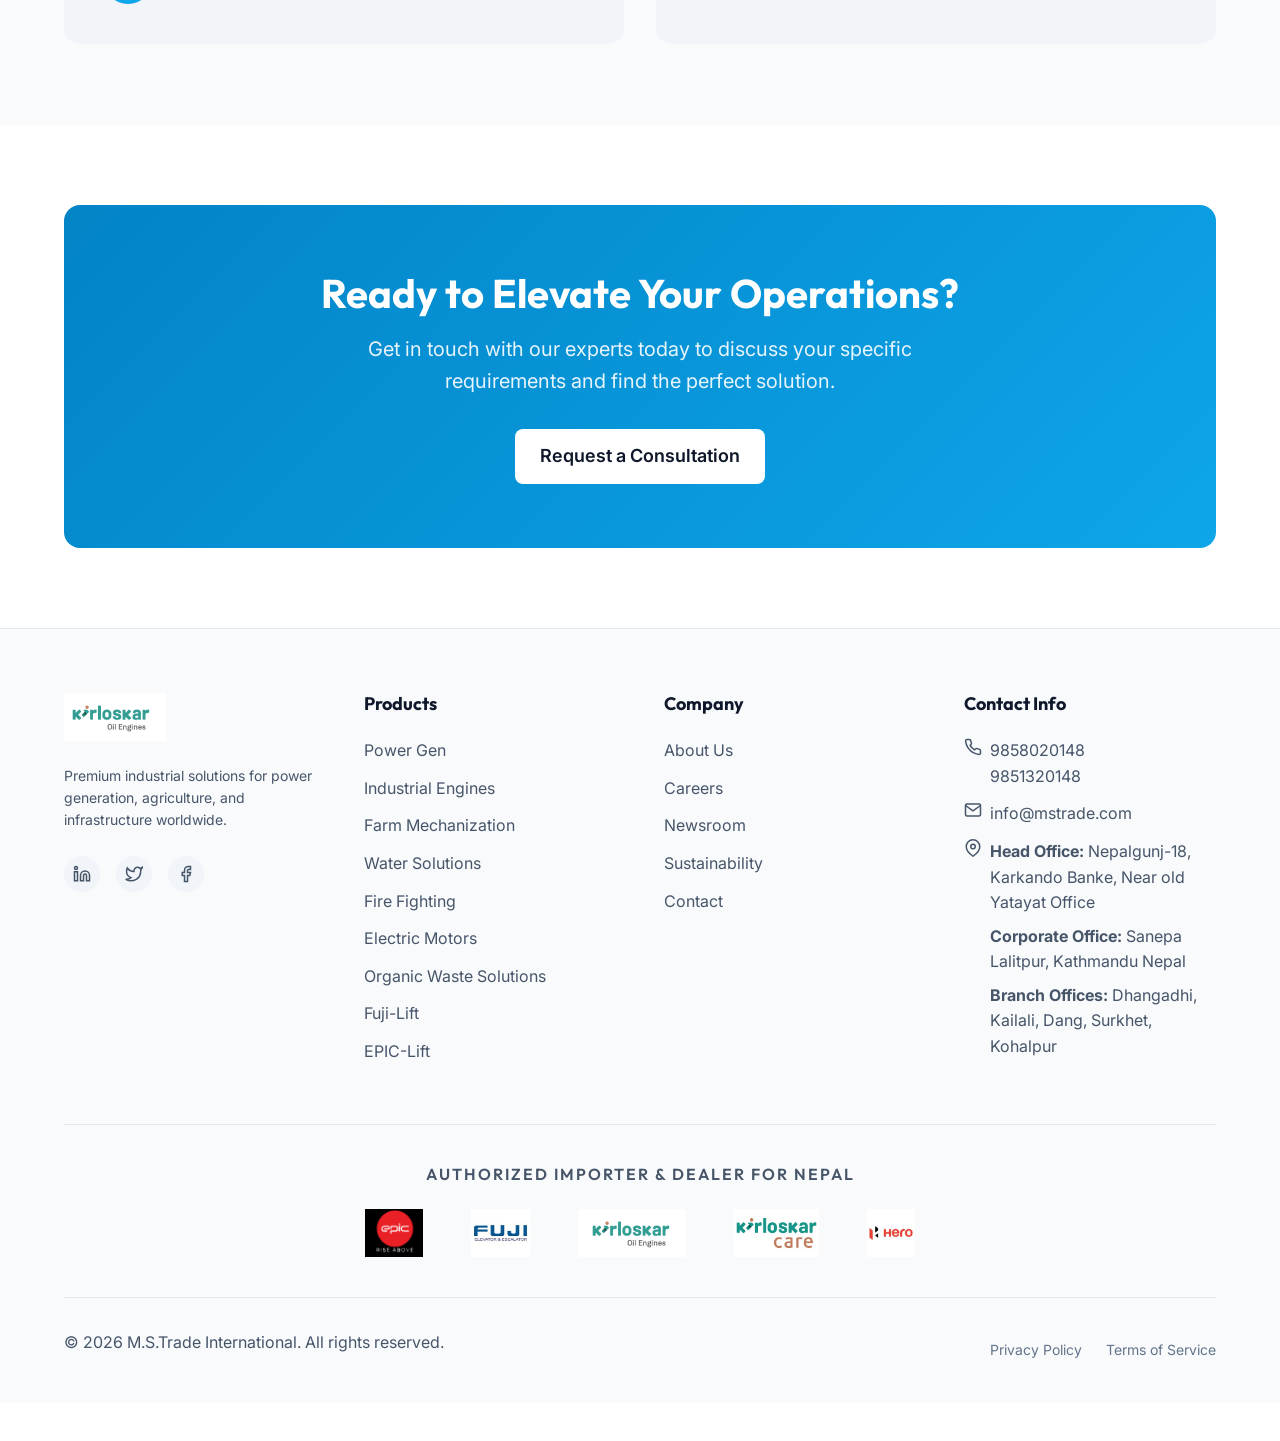
==== commit 68647d5e: "ok ok" ====
--- a/index.html
+++ b/index.html
@@ -149,15 +149,47 @@
     <!-- Header Navigation -->
     <header class="header">
         <div class="nav-container">
-            <a href="index.html" class="logo">
-                <img src="./logo.png" alt="M.S.Trade International - Kirloskar Oil Engines">
+            <a href="index.html" class="logo logo-text">
+                <div class="logo-main-text">
+                    <span class="logo-ms">M.S.</span>
+                    <span class="logo-trade">Trade</span>
+                </div>
+                <span class="logo-sub">International</span>
             </a>
             
             <nav class="nav-links">
                 <a href="index.html" class="nav-link active">Home</a>
                 <a href="about.html" class="nav-link">About</a>
                 <a href="products.html" class="nav-link">Products</a>
-                <a href="spares-service.html" class="nav-link">Spares & Service</a>
+                <a href="spares-service.html" class="nav-link">Spares & Service</a>
+                <div class="dropdown">
+                    <a href="#" class="nav-link dropdown-btn" aria-haspopup="true" aria-expanded="false">
+                        Brochure
+                        <svg width="16" height="16" viewBox="0 0 24 24" fill="none" stroke="currentColor" stroke-width="2" stroke-linecap="round" stroke-linejoin="round"><polyline points="6 9 12 15 18 9"></polyline></svg>
+                    </a>
+                    <div class="dropdown-content brochure-dropdown-box">
+                        <div class="brochure-header">
+                            <h4>Technical Catalogues</h4>
+                            <p>Download premium product brochures</p>
+                        </div>
+                        <div class="brochure-items">
+                            <div class="brochure-card">
+                                <div class="brochure-icon">
+                                    <svg xmlns="http://www.w3.org/2000/svg" width="20" height="20" viewBox="0 0 24 24" fill="none" stroke="currentColor" stroke-width="2" stroke-linecap="round" stroke-linejoin="round"><path d="M14 2H6a2 2 0 0 0-2 2v16a2 2 0 0 0 2 2h12a2 2 0 0 0 2-2V8z"></path><polyline points="14 2 14 8 20 8"></polyline><line x1="16" y1="13" x2="8" y2="13"></line><line x1="16" y1="17" x2="8" y2="17"></line><polyline points="10 9 9 9 8 9"></polyline></svg>
+                                </div>
+                                <div class="brochure-info">
+                                    <h5>Kirloskar Powergen</h5>
+                                    <span>Domestic Powergen Brochure</span>
+                                </div>
+                                <a href="./Domestic_Kirloskar%20Powergen.pdf" download="Domestic_Kirloskar_Powergen_Brochure.pdf" class="brochure-download-btn" aria-label="Download Kirloskar Powergen Brochure" target="_blank">
+                                    <svg xmlns="http://www.w3.org/2000/svg" width="18" height="18" viewBox="0 0 24 24" fill="none" stroke="currentColor" stroke-width="2" stroke-linecap="round" stroke-linejoin="round"><path d="M21 15v4a2 2 0 0 1-2 2H5a2 2 0 0 1-2-2v-4"></path><polyline points="7 10 12 15 17 10"></polyline><line x1="12" y1="15" x2="12" y2="3"></line></svg>
+                                </a>
+                            </div>
+                        </div>
+                    </div>
+                </div>
+                <a href="branches.html" class="nav-link">Branches</a>
+                <a href="gallery.html" class="nav-link">Gallery</a>
                 <a href="contact.html" class="nav-link">Contact</a>
                 <a href="contact.html" class="btn btn-primary">Get a Quote</a>
             </nav>
@@ -253,6 +285,137 @@
                     <a href="products.html#water" style="display:inline-flex; align-items:center; gap:0.5rem; margin-top:1rem; font-weight:600;">
                         Learn more <svg width="16" height="16" viewBox="0 0 24 24" fill="none" stroke="currentColor" stroke-width="2"><path d="M5 12h14M12 5l7 7-7 7"/></svg>
                     </a>
+                </div>
+            </div>
+        </div>
+    </section>
+
+    <!-- Generator Sizing Calculator Section -->
+    <section id="kva-calculator" class="section" style="border-top: 1px solid var(--border-color); background-color: var(--bg-primary);">
+        <div class="container">
+            <div class="section-header animate-on-scroll fade-in-up">
+                <span class="section-subtitle">Sizing Tool</span>
+                <h2 class="section-title">Generator Sizing & kVA Calculator</h2>
+                <p class="calc-subtitle">Estimate your total power requirements and find the perfect Kirloskar generator rating for your home, office, or industrial site.</p>
+            </div>
+
+            <div class="calculator-card animate-on-scroll fade-in-up">
+                <div class="calc-grid">
+                    <!-- Left: Appliances List -->
+                    <div class="appliance-list">
+                        <!-- Appliance 1: AC -->
+                        <div class="appliance-row">
+                            <div class="appliance-info">
+                                <span class="appliance-name">Air Conditioner (1.5 Ton)</span>
+                                <span class="appliance-watts">1800W running (3600W starting)</span>
+                            </div>
+                            <div class="quantity-control">
+                                <button type="button" class="qty-btn" data-type="ac" data-action="minus">-</button>
+                                <span id="qty-ac" class="qty-val">0</span>
+                                <button type="button" class="qty-btn" data-type="ac" data-action="plus">+</button>
+                            </div>
+                        </div>
+                        <!-- Appliance 2: Fridge -->
+                        <div class="appliance-row">
+                            <div class="appliance-info">
+                                <span class="appliance-name">Refrigerator / Freezer</span>
+                                <span class="appliance-watts">400W running (1200W starting)</span>
+                            </div>
+                            <div class="quantity-control">
+                                <button type="button" class="qty-btn" data-type="fridge" data-action="minus">-</button>
+                                <span id="qty-fridge" class="qty-val">0</span>
+                                <button type="button" class="qty-btn" data-type="fridge" data-action="plus">+</button>
+                            </div>
+                        </div>
+                        <!-- Appliance 3: Water Pump -->
+                        <div class="appliance-row">
+                            <div class="appliance-info">
+                                <span class="appliance-name">Water Pump (1 HP)</span>
+                                <span class="appliance-watts">750W running (2200W starting)</span>
+                            </div>
+                            <div class="quantity-control">
+                                <button type="button" class="qty-btn" data-type="pump" data-action="minus">-</button>
+                                <span id="qty-pump" class="qty-val">0</span>
+                                <button type="button" class="qty-btn" data-type="pump" data-action="plus">+</button>
+                            </div>
+                        </div>
+                        <!-- Appliance 4: Lights -->
+                        <div class="appliance-row">
+                            <div class="appliance-info">
+                                <span class="appliance-name">Lighting & Fans (Grid total)</span>
+                                <span class="appliance-watts">300W typical load</span>
+                            </div>
+                            <div class="quantity-control">
+                                <button type="button" class="qty-btn" data-type="lights" data-action="minus">-</button>
+                                <span id="qty-lights" class="qty-val">0</span>
+                                <button type="button" class="qty-btn" data-type="lights" data-action="plus">+</button>
+                            </div>
+                        </div>
+                        <!-- Appliance 5: Computer -->
+                        <div class="appliance-row">
+                            <div class="appliance-info">
+                                <span class="appliance-name">Desktop Computer</span>
+                                <span class="appliance-watts">250W each</span>
+                            </div>
+                            <div class="quantity-control">
+                                <button type="button" class="qty-btn" data-type="computer" data-action="minus">-</button>
+                                <span id="qty-computer" class="qty-val">0</span>
+                                <button type="button" class="qty-btn" data-type="computer" data-action="plus">+</button>
+                            </div>
+                        </div>
+                        <!-- Appliance 6: Heater -->
+                        <div class="appliance-row">
+                            <div class="appliance-info">
+                                <span class="appliance-name">Water Heater / Geyser</span>
+                                <span class="appliance-watts">2000W each</span>
+                            </div>
+                            <div class="quantity-control">
+                                <button type="button" class="qty-btn" data-type="heater" data-action="minus">-</button>
+                                <span id="qty-heater" class="qty-val">0</span>
+                                <button type="button" class="qty-btn" data-type="heater" data-action="plus">+</button>
+                            </div>
+                        </div>
+                        <!-- Appliance 7: Lift -->
+                        <div class="appliance-row">
+                            <div class="appliance-info">
+                                <span class="appliance-name">Elevator / Lift (Small)</span>
+                                <span class="appliance-watts">7500W running (15000W starting)</span>
+                            </div>
+                            <div class="quantity-control">
+                                <button type="button" class="qty-btn" data-type="lift" data-action="minus">-</button>
+                                <span id="qty-lift" class="qty-val">0</span>
+                                <button type="button" class="qty-btn" data-type="lift" data-action="plus">+</button>
+                            </div>
+                        </div>
+                        <!-- Appliance 8: Machinery -->
+                        <div class="appliance-row">
+                            <div class="appliance-info">
+                                <span class="appliance-name">Heavy Machinery / Motors</span>
+                                <span class="appliance-watts">15000W running (30000W starting)</span>
+                            </div>
+                            <div class="quantity-control">
+                                <button type="button" class="qty-btn" data-type="machinery" data-action="minus">-</button>
+                                <span id="qty-machinery" class="qty-val">0</span>
+                                <button type="button" class="qty-btn" data-type="machinery" data-action="plus">+</button>
+                            </div>
+                        </div>
+                    </div>
+
+                    <!-- Right: Results Panel -->
+                    <div class="calc-results">
+                        <div class="result-label">ESTIMATED POWER REQUIREMENT</div>
+                        <div id="calc-dial" class="result-dial">
+                            <div class="dial-content">
+                                <span id="calc-kva-value" class="dial-value">0</span>
+                                <span class="dial-unit">kVA</span>
+                            </div>
+                        </div>
+                        <div id="calc-result-text" class="result-value-text">Select appliances to estimate</div>
+                        <p style="font-size: 0.8rem; color: var(--text-secondary); margin-bottom: 1.5rem; line-height: 1.4;">
+                            *Calculations include starting surge protection for motor loads and a 25% safety buffer for engine efficiency.
+                        </p>
+                        <a href="contact.html" id="calc-quote-btn" class="btn btn-primary calc-btn">Get Instant Quote</a>
+                    </div>
                 </div>
             </div>
         </div>
@@ -376,16 +539,16 @@
                     </ul>
                 </div>
             </div>
-            <div style="text-align: center; padding-top: 2.5rem; margin-top: 2.5rem; border-top: 1px solid var(--border-color);">
-                <h4 style="color: var(--text-secondary); font-size: 1rem; font-weight: 600; text-transform: uppercase; letter-spacing: 2px; margin: 0;">Authorized Importer & Dealer For Nepal</h4>
-            </div>
-            <div class="footer-logos" style="border-top: none; padding-top: 1.5rem; margin-top: 0;">
-                <img src="./footer-1.png" alt="Brand Logo 1" class="footer-logo">
-                <img src="./footer-2.jpeg" alt="Brand Logo 2" class="footer-logo">
-                <img src="./footer-3.png" alt="Brand Logo 3" class="footer-logo">
-                <img src="./footer-4.jpeg" alt="Brand Logo 4" class="footer-logo">
-                <img src="./footer-5.jpeg" alt="Brand Logo 5" class="footer-logo">
-            </div>
+            <div style="text-align: center; padding-top: 2.5rem; margin-top: 2.5rem; border-top: 1px solid var(--border-color);">
+                <h4 style="color: var(--text-secondary); font-size: 1rem; font-weight: 600; text-transform: uppercase; letter-spacing: 2px; margin: 0;">Authorized Importer & Dealer For Nepal</h4>
+            </div>
+            <div class="footer-logos" style="border-top: none; padding-top: 1.5rem; margin-top: 0;">
+                <img src="./footer-1.png" alt="Brand Logo 1" class="footer-logo">
+                <img src="./footer-2.jpeg" alt="Brand Logo 2" class="footer-logo">
+                <img src="./footer-3.png" alt="Brand Logo 3" class="footer-logo">
+                <img src="./footer-4.jpeg" alt="Brand Logo 4" class="footer-logo">
+                <img src="./footer-5.jpeg" alt="Brand Logo 5" class="footer-logo">
+            </div>
             <div class="footer-bottom">
                 <p>&copy; 2026 M.S.Trade International. All rights reserved.</p>
                 <div style="display: flex; gap: 1.5rem;">
@@ -403,9 +566,18 @@
 
     <!-- JS -->
     <script src="./js/main.js"></script>
+    <!-- WhatsApp Floating Button -->
+    <a href="https://wa.me/9779858020148" class="whatsapp-float" target="_blank" aria-label="Chat with us on WhatsApp">
+        <svg xmlns="http://www.w3.org/2000/svg" width="30" height="30" viewBox="0 0 24 24" fill="#fff" stroke="none"><path d="M12.031 0C5.394 0 0 5.395 0 12.032c0 2.128.555 4.195 1.611 6.012L.032 24l6.096-1.597A11.968 11.968 0 0 0 12.031 24c6.637 0 12.032-5.396 12.032-12.032C24.063 5.395 18.668 0 12.031 0zm0 22.015a9.965 9.965 0 0 1-5.083-1.39l-.364-.216-3.774.989.998-3.68-.237-.376A9.957 9.957 0 0 1 2.062 12.03C2.062 6.529 6.531 2.061 12.031 2.061c5.5 0 9.969 4.468 9.969 9.97 0 5.5-4.469 9.968-9.969 9.968zm5.474-7.464c-.3-.151-1.774-.876-2.05-.976-.275-.1-.475-.15-.675.151-.2.301-.775.976-.95 1.176-.175.2-.35.226-.65.076-1.298-.636-2.485-1.517-3.415-2.529-.395-.427-.246-.644.053-.94.148-.145.3-.301.45-.451.15-.15.2-.25.3-.401.1-.15.05-.276-.025-.426-.075-.15-.675-1.626-.925-2.227-.241-.578-.485-.5-.675-.51h-.575c-.2 0-.525.075-.8.375-.275.3-1.05 1.026-1.05 2.503 0 1.477 1.075 2.903 1.225 3.104.15.2 2.115 3.228 5.126 4.526 1.834.792 2.531.85 3.425.713.91-.14 1.774-.726 2.024-1.427.25-.701.25-1.302.175-1.427-.075-.125-.275-.2-.575-.35z"/></svg>
+    </a>
+
 </body>
 </html>
 
 
 
 
+
+
+
+
